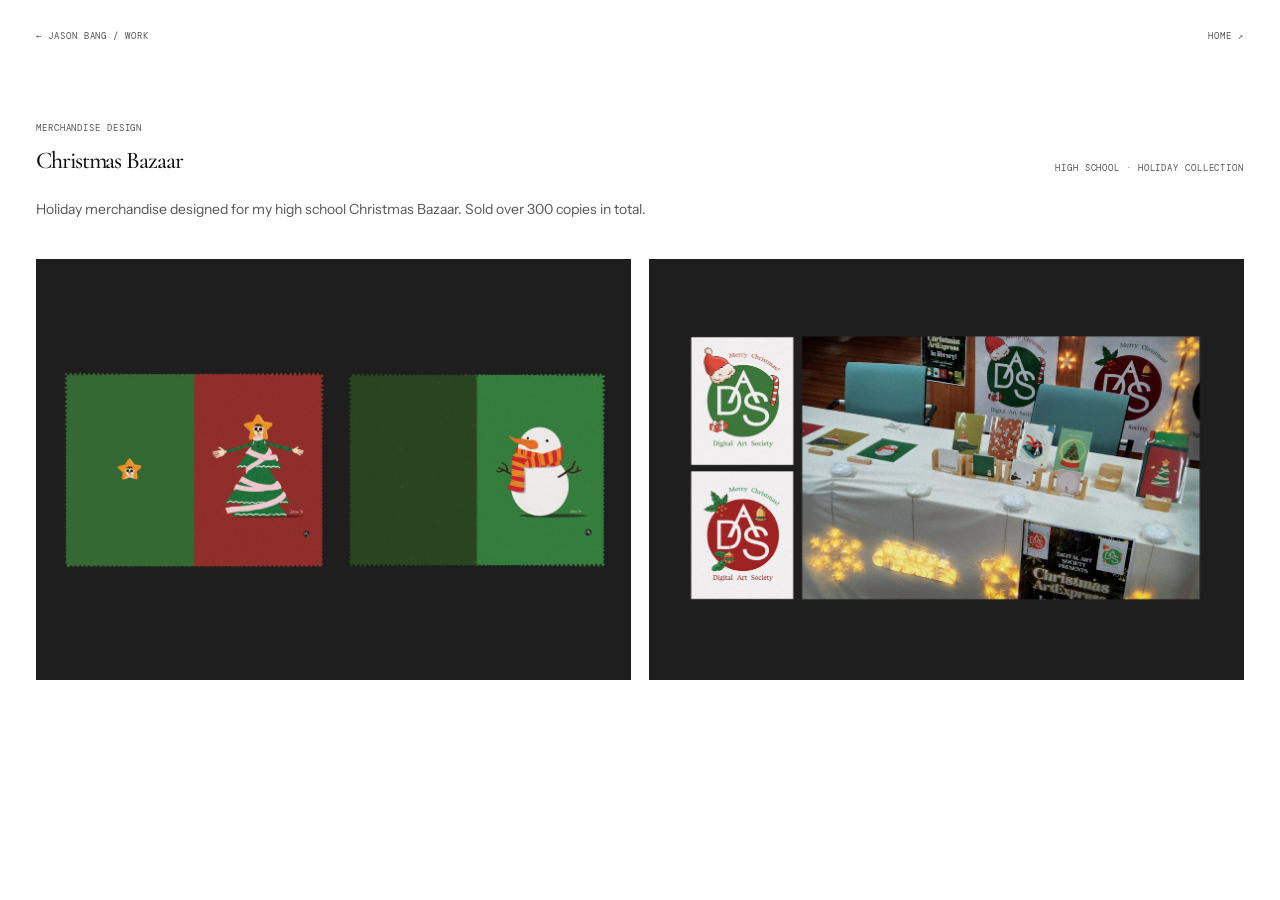
==== projects/christmas-bazaar.html @ 0a1524d1 "Prepare responsive portfolio for public launch" ====
<!doctype html>
<html lang="en">
<head>
<meta charset="utf-8"><meta name="viewport" content="width=device-width, initial-scale=1"><meta name="theme-color" content="#171816">
<title>Christmas Bazaar — Jason Bang</title>
<link rel="preconnect" href="https://fonts.googleapis.com"><link rel="preconnect" href="https://fonts.gstatic.com" crossorigin><link href="https://fonts.googleapis.com/css2?family=Cormorant+Garamond:wght@400;500;600&family=DM+Mono:wght@400;500&family=Instrument+Sans:wght@400;500;600;700&display=swap" rel="stylesheet">
<style>
:root{--bg:#171816;--ink:#f4f3ef;--muted:#a4a69e;--line:#373934;--blue:#8db2e2;--serif:'Cormorant Garamond',Georgia,serif;--mono:'DM Mono',monospace;--page:min(1320px,calc(100% - 72px))}*{box-sizing:border-box}body{margin:0;background:var(--bg);color:var(--ink)}.grain{position:fixed;inset:0;pointer-events:none;z-index:20;opacity:.05;mix-blend-mode:soft-light;background:url("data:image/svg+xml,%3Csvg xmlns='http://www.w3.org/2000/svg' viewBox='0 0 180 180'%3E%3Cfilter id='n'%3E%3CfeTurbulence type='fractalNoise' baseFrequency='.78' numOctaves='3' stitchTiles='stitch'/%3E%3C/filter%3E%3Crect width='100%25' height='100%25' filter='url(%23n)' opacity='.45'/%3E%3C/svg%3E") repeat;background-size:140px}.wrap{width:var(--page);margin:auto}.nav{height:72px;border-bottom:1px solid #ffffff18;display:flex;justify-content:space-between;align-items:center}.nav a,.label{font:9px var(--mono);letter-spacing:.1em;text-transform:uppercase;color:var(--muted);text-decoration:none}.nav a:hover{color:var(--blue)}.heading{padding:50px 0 24px;display:flex;justify-content:space-between;align-items:end;gap:20px}.heading h1{font:500 24px/1.1 var(--serif);letter-spacing:-.045em;margin:14px 0 0}.heading p{font:9px var(--mono);color:var(--muted);text-transform:uppercase;letter-spacing:.1em;margin:0}.description{font:14px/1.6 Instrument Sans,Arial,sans-serif;color:var(--muted);max-width:760px;margin:0 0 38px;padding:0}.images{display:grid;grid-template-columns:1fr 1fr;gap:18px;padding-bottom:70px}.images img{display:block;width:100%;aspect-ratio:1.414;object-fit:contain;background:#20211f;transition:transform .6s,filter .4s}.images a{overflow:hidden;display:block;background:#20211f}.images a:hover img{transform:scale(1.018);filter:brightness(1.08)}dialog#bazaar-lightbox{width:min(94vw,1400px);max-height:92vh;padding:0;border:1px solid #ddd;background:#fff}dialog#bazaar-lightbox img{display:block;max-width:100%;max-height:86vh;margin:auto;object-fit:contain}dialog#bazaar-lightbox button{position:fixed;top:20px;right:20px;width:42px;height:42px;border-radius:50%;border:1px solid #555;background:#fff;color:#111;font-size:20px;cursor:pointer}dialog#bazaar-lightbox::backdrop{background:rgba(0,0,0,.72);backdrop-filter:blur(6px)}.footer{border-top:1px solid var(--line);padding:18px 0 26px;display:flex;justify-content:space-between;gap:20px;font:8px var(--mono);letter-spacing:.08em;color:var(--muted)}.footer a{color:inherit;text-decoration:none}.footer a:hover{color:var(--blue)}@media(max-width:700px){:root{--page:calc(100% - 32px)}.heading{align-items:start;flex-direction:column;padding-top:36px}.images{grid-template-columns:1fr;gap:14px}.footer{font-size:7px;flex-wrap:wrap}}
</style>
<link rel="stylesheet" href="../assets/light-theme.css">
</head>
<body><div class="grain" aria-hidden="true"></div><header class="wrap"><nav class="nav"><a href="../index.html#work">← JASON BANG / WORK</a><a href="../index.html">HOME ↗</a></nav></header><main class="wrap"><section class="heading"><div><div class="label">Merchandise design</div><h1>Christmas Bazaar</h1></div><p>High school · Holiday collection</p></section><p class="description">Holiday merchandise designed for my high school Christmas Bazaar. Sold over 300 copies in total.</p><section class="images" aria-label="Christmas Bazaar merchandise design"><a href="../assets/christmas-bazaar/design-cover.jpg"><img src="../assets/christmas-bazaar/design-cover.jpg" alt="Christmas-themed high school bazaar merchandise illustrations"></a><a href="../assets/christmas-bazaar/bazaar-display.jpg"><img src="../assets/christmas-bazaar/bazaar-display.jpg" alt="Designed holiday products displayed at the Christmas Bazaar"></a></section></main><dialog id="bazaar-lightbox" aria-label="Full-size Christmas Bazaar image"><button type="button" aria-label="Close image">×</button><img alt=""></dialog><div class="cursor-dot" aria-hidden="true"></div>
<script>const bazaarDialog=document.getElementById('bazaar-lightbox'),bazaarLarge=bazaarDialog.querySelector('img'),bazaarCursor=document.querySelector('.cursor-dot');document.querySelectorAll('.images a').forEach(link=>link.addEventListener('click',event=>{event.preventDefault();const image=link.querySelector('img');bazaarLarge.src=image.src;bazaarLarge.alt=image.alt;bazaarDialog.showModal();if(bazaarCursor)bazaarDialog.append(bazaarCursor)}));bazaarDialog.querySelector('button').addEventListener('click',()=>bazaarDialog.close());bazaarDialog.addEventListener('click',event=>{if(event.target===bazaarDialog)bazaarDialog.close()});bazaarDialog.addEventListener('close',()=>{if(bazaarCursor)document.body.append(bazaarCursor)});</script>
<script>const cursorDot=document.querySelector('.cursor-dot');if(cursorDot&&matchMedia('(hover:hover) and (pointer:fine)').matches){document.documentElement.classList.add('has-dot-cursor');let cursorFrame=0,cursorX=0,cursorY=0;addEventListener('pointermove',e=>{cursorX=e.clientX;cursorY=e.clientY;if(cursorFrame)return;cursorFrame=requestAnimationFrame(()=>{cursorFrame=0;cursorDot.style.left=cursorX+'px';cursorDot.style.top=cursorY+'px';cursorDot.classList.add('is-visible')})},{passive:true});addEventListener('pointerleave',()=>cursorDot.classList.remove('is-visible'))}</script>
</body>
</html>
---- assets/light-theme.css ----
:root{
  --bg:#fff!important;
  --surface:#f7f7f7!important;
  --surface-2:#f2f2f2!important;
  --ink:#111!important;
  --muted:#555!important;
  --subtle:#777!important;
  --line:#e5e5e5!important;
  --blue:#111!important;
  --blue-bright:#111!important;
}
html,body{background:#fff!important;color:#111!important}
body{color-scheme:light}
a{color:inherit}
.nav-shell{background:rgba(255,255,255,.94)!important;border-color:#e7e7e7!important}
.nav a,.navlinks a,.brand,.label,.eyebrow,.section-label,.project-note,.foot,.footer{color:#555!important}
.navlinks a:hover,.nav a:hover,.footer a:hover,.foot a:hover{color:#111!important}
.navlinks a,.brand{color:#000!important;font-family:var(--sans)!important;font-size:12px!important;font-weight:700!important;letter-spacing:.06em!important}
.contact-inner>div{width:100%}
.contact-list{width:100%!important;grid-template-columns:repeat(2,minmax(0,1fr));column-gap:clamp(24px,4vw,56px)}
.contact-list a:not(.linkedin-contact){grid-template-columns:90px minmax(0,1fr) 18px;gap:12px}
.contact-list .linkedin-contact{display:flex;align-items:center;justify-content:flex-start;min-width:0}
@media(max-width:700px){.contact-list{grid-template-columns:1fr}.contact-list a:not(.linkedin-contact){grid-template-columns:84px minmax(0,1fr) 18px;gap:8px}}
.world-canvas{display:none!important}
.grain{opacity:0!important}
.progress span{background:#111!important;box-shadow:none!important}
.hero-photo{background:#f4f4f4!important;border-color:#e5e5e5!important}
.project-visual,.photo,.images a,.images img,.cover{background:#f4f4f4!important;border-color:#e5e5e5!important}
.project-visual::after{display:none!important}
.project-cover{filter:none!important}
.project-caption p{color:#666!important}
.contact-link,.button.primary{background:#111!important;color:#fff!important;border-color:#111!important}
.contact-link:hover,.button.primary:hover{background:#333!important;color:#fff!important;border-color:#333!important}
.skill-list span{color:#444!important;border-color:#ddd!important}
.project:focus-visible{outline-color:#111!important}
.hero{background:transparent!important}
dialog{background:#fff!important;border-color:#ddd!important}
dialog::backdrop{background:rgba(0,0,0,.55)!important}
dialog button{background:#111!important;color:#fff!important;border-color:#444!important}
.photo span{color:#111!important;background:rgba(255,255,255,.88);padding:6px 8px;text-shadow:none!important}

.hero.hero-home{position:relative;display:block;width:100%;height:calc(100svh - 76px);min-height:600px;padding:0;overflow:hidden;isolation:isolate;container-type:inline-size;background:transparent!important}
.hero.hero-home::before{content:"";position:absolute;z-index:-1;inset:0;left:50%;width:100vw;transform:translateX(-50%);background:#ededed}
.hero-backdrop{position:absolute;z-index:0;top:20%;left:50%;transform:translateX(-50%);font:700 27cqw/.78 var(--sans);letter-spacing:-.095em;white-space:nowrap;color:#fff;pointer-events:none}
.hero.hero-home .hero-copy{position:absolute;z-index:3;left:7%;top:52%;width:min(56%,700px);max-width:700px;transform:translateY(-28%)}
.hero.hero-home h1{font:600 clamp(58px,7.2vw,102px)/.86 var(--sans);letter-spacing:-.075em;color:#111;max-width:570px}
.hero.hero-home h1 span:nth-child(2){margin-left:clamp(16px,3vw,42px);white-space:normal}
.hero.hero-home .hero-summary{max-width:680px;margin:38px 0 0 clamp(16px,3vw,42px);font-size:clamp(15px,1.25vw,17px);line-height:1.55;color:#333}
.intro-line-break{display:block}
.hero-portrait{position:absolute;z-index:2;right:13%;bottom:0;height:94%;width:auto;max-width:58%;object-fit:contain;object-position:center bottom;filter:none;pointer-events:none}
.work{padding:38px 0 48px!important}
.work-top{padding-top:32px!important;margin-bottom:76px!important}
.work-top .section-label{font:600 clamp(34px,4.3vw,54px)/.95 var(--sans)!important;letter-spacing:-.065em!important;text-transform:none!important}
#contact{padding-top:26px!important;padding-bottom:18px!important}
#contact .contact-inner{padding-top:18px!important;padding-bottom:12px!important}
#contact .footer{margin-top:8px!important;padding-top:16px!important}
.project-caption h3{font-family:var(--display)!important;font-size:clamp(22px,2vw,27px)!important;line-height:1.05}
#work .project-featured .project-visual,#work .project-thom .project-visual{aspect-ratio:3/2!important}
#work .project:hover .project-visual{border-color:#111!important}
.cursor-dot{display:none}
.has-dot-cursor,.has-dot-cursor body,.has-dot-cursor body *{cursor:none!important}
.has-dot-cursor .cursor-dot{display:block;position:fixed;z-index:1000;left:0;top:0;width:9px;height:9px;border-radius:50%;background:#30251d;pointer-events:none;opacity:0;transform:translate(-50%,-50%);transition:opacity .16s ease}
.has-dot-cursor .cursor-dot.is-visible{opacity:1}
.has-dot-cursor dialog .cursor-dot,.has-dot-cursor dialog .cursor-dot.is-visible{display:block!important;position:fixed!important;z-index:2147483647!important;visibility:visible!important;opacity:1!important;pointer-events:none!important}
@media(max-width:700px){
  .work-top{margin-bottom:42px!important}
  .hero.hero-home{height:auto;min-height:calc(100svh - 66px);padding:54px 0 0;display:flex;flex-direction:column;gap:20px}
  .hero-backdrop{top:15%;left:50%;transform:translateX(-50%);font-size:27cqw}
  .hero.hero-home .hero-copy{position:relative;left:auto;top:auto;transform:none;width:100%;max-width:100%}
  .hero.hero-home h1{font-size:clamp(48px,11vw,76px)}
  .hero.hero-home .hero-summary{margin:18px 0 0 16px;max-width:300px;font-size:15px}
  .intro-line-break{display:none}
  .hero-portrait{position:relative;right:auto;bottom:auto;align-self:center;height:54svh;max-height:440px;max-width:90%;margin-top:auto}
}
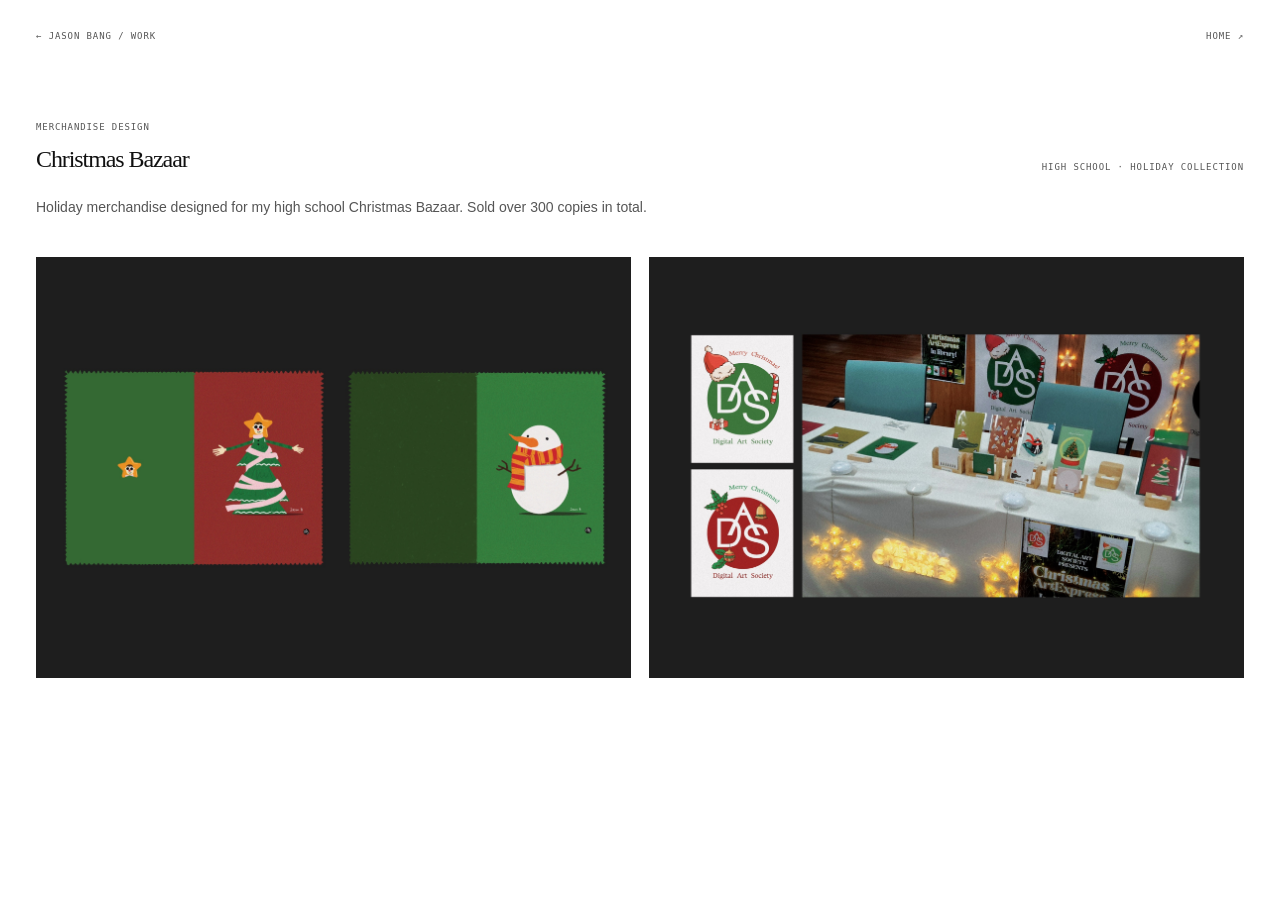
==== commit baf7ed4c: "Harden public portfolio and disable text selection" ====
--- a/projects/christmas-bazaar.html
+++ b/projects/christmas-bazaar.html
@@ -1,7 +1,9 @@
 <!doctype html>
 <html lang="en">
 <head>
-<meta charset="utf-8"><meta name="viewport" content="width=device-width, initial-scale=1"><meta name="theme-color" content="#171816">
+<meta charset="utf-8">
+<meta http-equiv="Content-Security-Policy" content="default-src 'self'; base-uri 'self'; object-src 'none'; script-src 'self'; style-src 'self' 'unsafe-inline' https://fonts.googleapis.com; font-src 'self' https://fonts.gstatic.com data:; img-src 'self' data: https://jbhyunwoobang.github.io; connect-src 'self'; form-action 'self'; upgrade-insecure-requests">
+<meta name="referrer" content="strict-origin-when-cross-origin"><meta name="viewport" content="width=device-width, initial-scale=1"><meta name="theme-color" content="#171816">
 <title>Christmas Bazaar — Jason Bang</title>
 <link rel="preconnect" href="https://fonts.googleapis.com"><link rel="preconnect" href="https://fonts.gstatic.com" crossorigin><link href="https://fonts.googleapis.com/css2?family=Cormorant+Garamond:wght@400;500;600&family=DM+Mono:wght@400;500&family=Instrument+Sans:wght@400;500;600;700&display=swap" rel="stylesheet">
 <style>
@@ -10,7 +12,8 @@
 <link rel="stylesheet" href="../assets/light-theme.css">
 </head>
 <body><div class="grain" aria-hidden="true"></div><header class="wrap"><nav class="nav"><a href="../index.html#work">← JASON BANG / WORK</a><a href="../index.html">HOME ↗</a></nav></header><main class="wrap"><section class="heading"><div><div class="label">Merchandise design</div><h1>Christmas Bazaar</h1></div><p>High school · Holiday collection</p></section><p class="description">Holiday merchandise designed for my high school Christmas Bazaar. Sold over 300 copies in total.</p><section class="images" aria-label="Christmas Bazaar merchandise design"><a href="../assets/christmas-bazaar/design-cover.jpg"><img src="../assets/christmas-bazaar/design-cover.jpg" alt="Christmas-themed high school bazaar merchandise illustrations"></a><a href="../assets/christmas-bazaar/bazaar-display.jpg"><img src="../assets/christmas-bazaar/bazaar-display.jpg" alt="Designed holiday products displayed at the Christmas Bazaar"></a></section></main><dialog id="bazaar-lightbox" aria-label="Full-size Christmas Bazaar image"><button type="button" aria-label="Close image">×</button><img alt=""></dialog><div class="cursor-dot" aria-hidden="true"></div>
-<script>const bazaarDialog=document.getElementById('bazaar-lightbox'),bazaarLarge=bazaarDialog.querySelector('img'),bazaarCursor=document.querySelector('.cursor-dot');document.querySelectorAll('.images a').forEach(link=>link.addEventListener('click',event=>{event.preventDefault();const image=link.querySelector('img');bazaarLarge.src=image.src;bazaarLarge.alt=image.alt;bazaarDialog.showModal();if(bazaarCursor)bazaarDialog.append(bazaarCursor)}));bazaarDialog.querySelector('button').addEventListener('click',()=>bazaarDialog.close());bazaarDialog.addEventListener('click',event=>{if(event.target===bazaarDialog)bazaarDialog.close()});bazaarDialog.addEventListener('close',()=>{if(bazaarCursor)document.body.append(bazaarCursor)});</script>
-<script>const cursorDot=document.querySelector('.cursor-dot');if(cursorDot&&matchMedia('(hover:hover) and (pointer:fine)').matches){document.documentElement.classList.add('has-dot-cursor');let cursorFrame=0,cursorX=0,cursorY=0;addEventListener('pointermove',e=>{cursorX=e.clientX;cursorY=e.clientY;if(cursorFrame)return;cursorFrame=requestAnimationFrame(()=>{cursorFrame=0;cursorDot.style.left=cursorX+'px';cursorDot.style.top=cursorY+'px';cursorDot.classList.add('is-visible')})},{passive:true});addEventListener('pointerleave',()=>cursorDot.classList.remove('is-visible'))}</script>
+
+
+<script src="../assets/projects.js" defer></script>
 </body>
 </html>
--- a/assets/light-theme.css
+++ b/assets/light-theme.css
@@ -9,6 +9,7 @@
   --blue:#111!important;
   --blue-bright:#111!important;
 }
+*,*::before,*::after{-webkit-user-select:none;user-select:none}
 html,body{background:#fff!important;color:#111!important}
 body{color-scheme:light}
 a{color:inherit}
